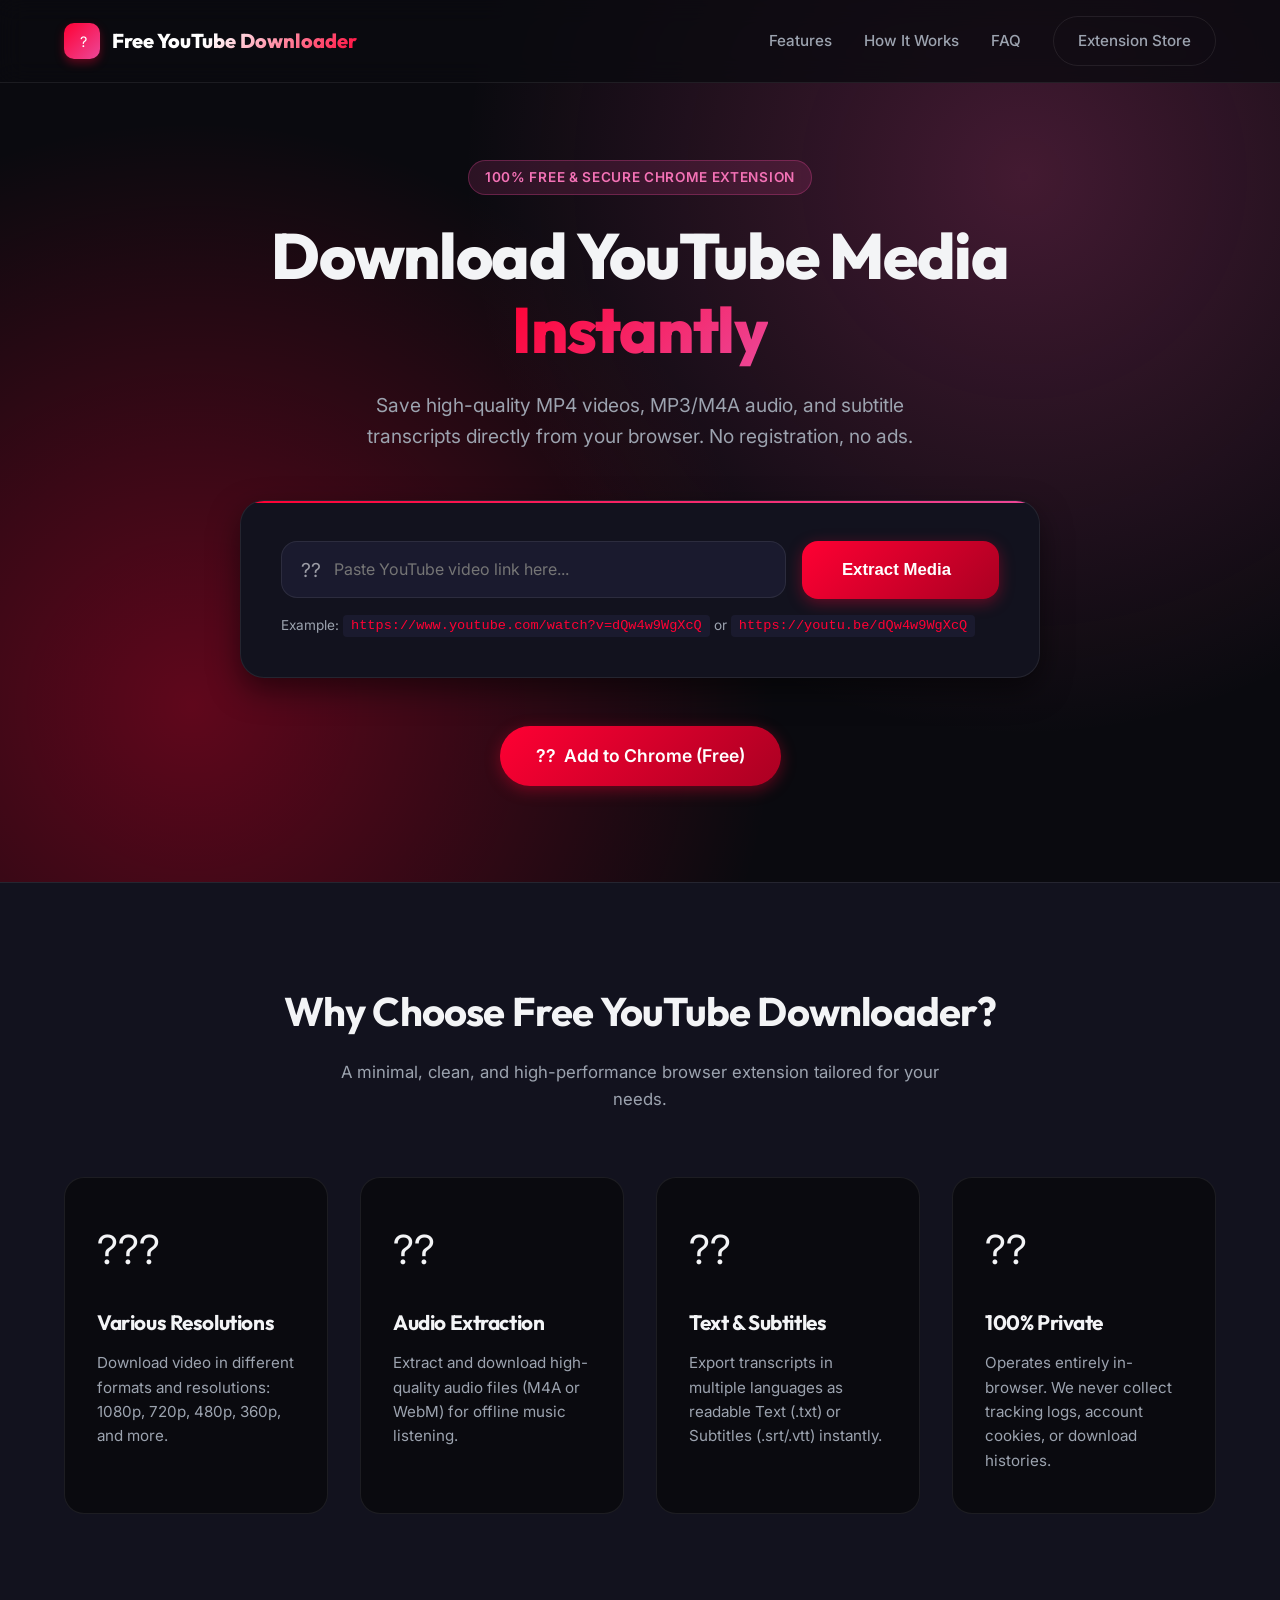
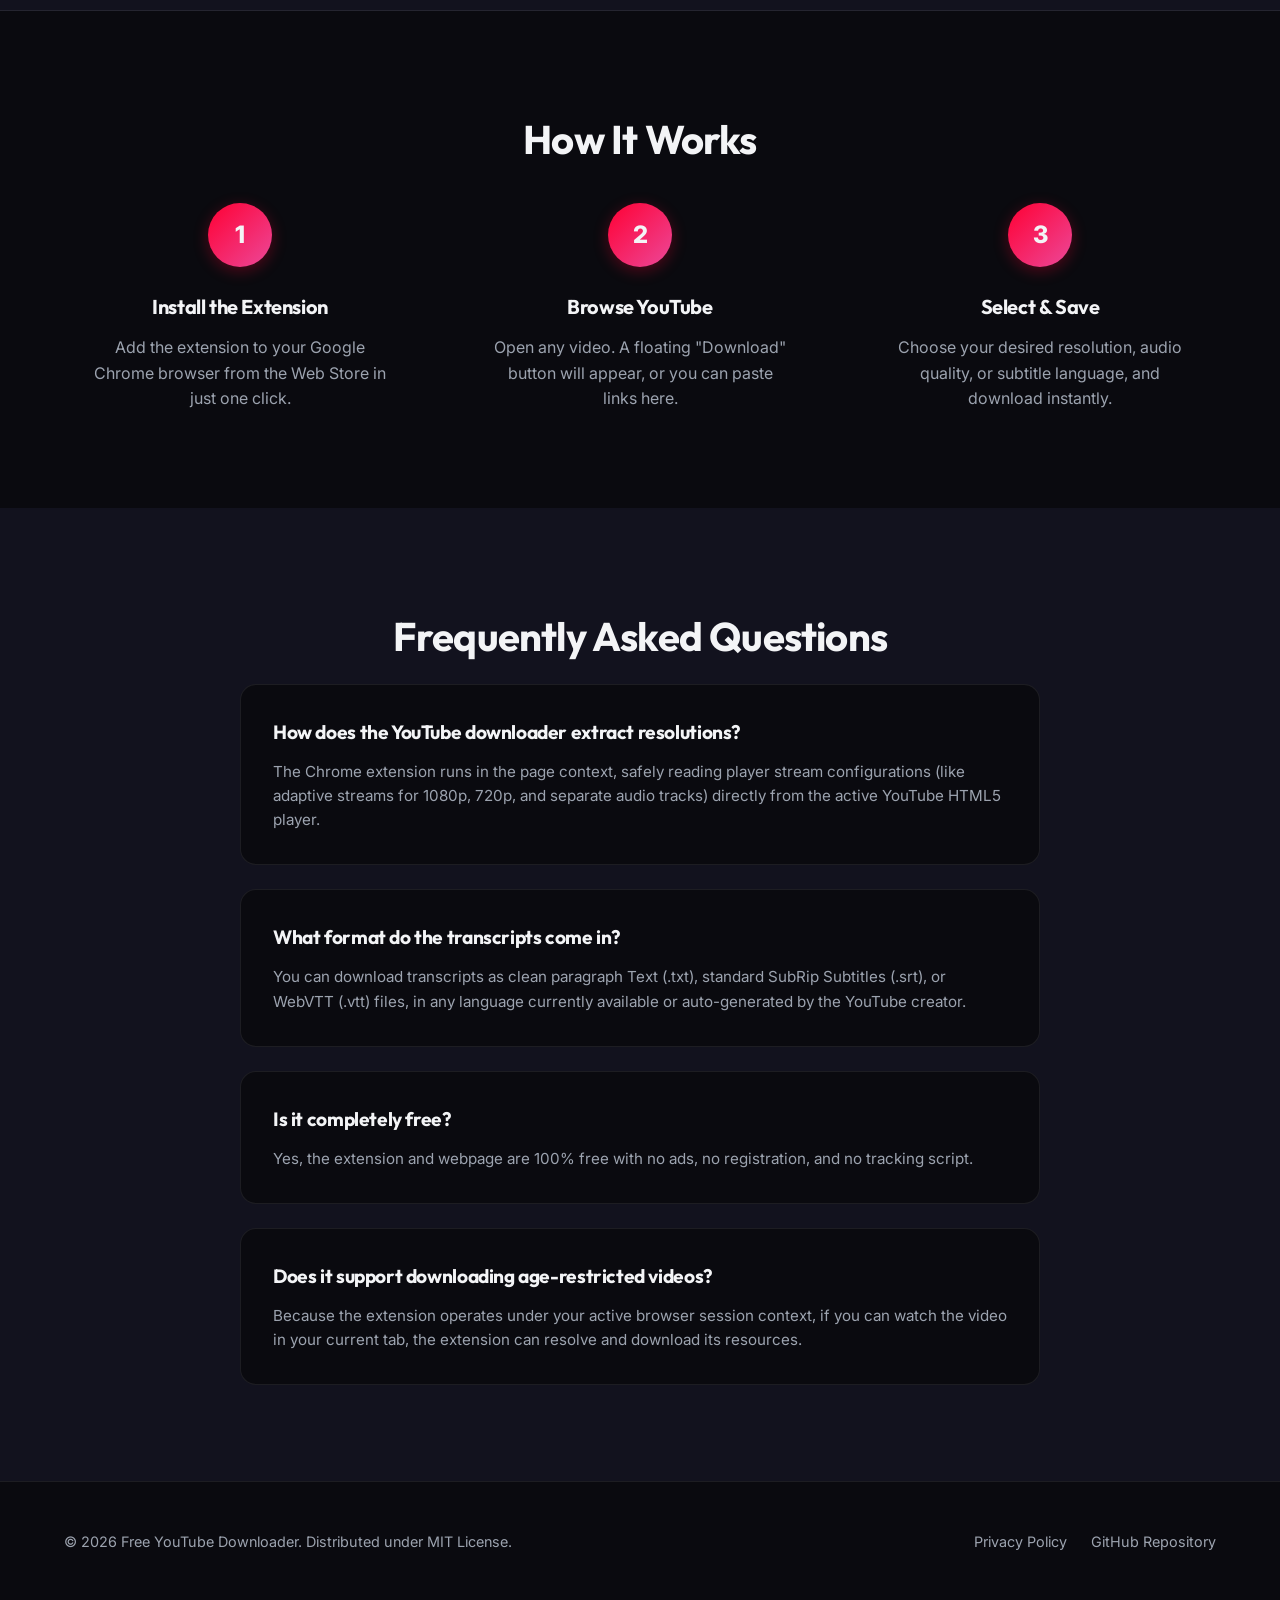
==== youtubedownload/index.html @ facf02ba "Initial commit of YouTube Downloader webpage and extension" ====
<!DOCTYPE html>
<html lang="en">
<head>
  <meta charset="UTF-8">
  <meta name="viewport" content="width=device-width, initial-scale=1.0">
  <title>Free YouTube Video Downloader - Download Video, Audio & Transcripts</title>
  <meta name="description" content="Free helper for downloading YouTube videos, audio tracks, and subtitle transcripts. Extract various resolutions and formats directly.">
  <link rel="stylesheet" href="style.css">
  <!-- Google Fonts -->
  <link rel="preconnect" href="https://fonts.googleapis.com">
  <link rel="preconnect" href="https://fonts.gstatic.com" crossorigin>
  <link href="https://fonts.googleapis.com/css2?family=Inter:wght@300;400;500;600;700&family=Outfit:wght@400;600;700;800&display=swap" rel="stylesheet">
</head>
<body>
  <!-- Header -->
  <header class="header">
    <div class="container header-container">
      <div class="logo">
        <div class="logo-icon-wrapper">
          <span class="logo-play-icon">?</span>
        </div>
        <span class="logo-text">Free YouTube Downloader</span>
      </div>
      <nav class="nav">
        <a href="#features">Features</a>
        <a href="#how-it-works">How It Works</a>
        <a href="#faq">FAQ</a>
        <a href="https://chrome.google.com/webstore" target="_blank" class="btn btn-secondary nav-btn">Extension Store</a>
      </nav>
    </div>
  </header>

  <!-- Hero Section -->
  <section class="hero">
    <div class="container hero-container">
      <div class="hero-content">
        <span class="badge">100% Free & Secure Chrome Extension</span>
        <h1 class="hero-title">Download YouTube Media <span class="gradient-text">Instantly</span></h1>
        <p class="hero-subtitle">Save high-quality MP4 videos, MP3/M4A audio, and subtitle transcripts directly from your browser. No registration, no ads.</p>
        
        <!-- Downloader Input Box -->
        <div class="downloader-card">
          <form id="download-form" class="downloader-form">
            <div class="input-wrapper">
              <span class="input-icon">??</span>
              <input type="url" id="tweet-url" placeholder="Paste YouTube video link here..." required>
            </div>
            <button type="submit" class="btn btn-primary btn-download">
              <span class="btn-text">Extract Media</span>
              <span class="loader"></span>
            </button>
          </form>
          <p class="downloader-tip">Example: <code>https://www.youtube.com/watch?v=dQw4w9WgXcQ</code> or <code>https://youtu.be/dQw4w9WgXcQ</code></p>
        </div>

        <div class="hero-actions">
          <a href="https://chrome.google.com/webstore" target="_blank" class="btn btn-primary btn-large">
            <span class="chrome-icon">??</span> Add to Chrome (Free)
          </a>
        </div>
      </div>
    </div>
  </section>

  <!-- Features Section -->
  <section id="features" class="features">
    <div class="container">
      <h2 class="section-title">Why Choose Free YouTube Downloader?</h2>
      <p class="section-subtitle">A minimal, clean, and high-performance browser extension tailored for your needs.</p>
      
      <div class="features-grid">
        <div class="feature-card">
          <div class="feature-icon">???</div>
          <h3>Various Resolutions</h3>
          <p>Download video in different formats and resolutions: 1080p, 720p, 480p, 360p, and more.</p>
        </div>
        <div class="feature-card">
          <div class="feature-icon">??</div>
          <h3>Audio Extraction</h3>
          <p>Extract and download high-quality audio files (M4A or WebM) for offline music listening.</p>
        </div>
        <div class="feature-card">
          <div class="feature-icon">??</div>
          <h3>Text & Subtitles</h3>
          <p>Export transcripts in multiple languages as readable Text (.txt) or Subtitles (.srt/.vtt) instantly.</p>
        </div>
        <div class="feature-card">
          <div class="feature-icon">??</div>
          <h3>100% Private</h3>
          <p>Operates entirely in-browser. We never collect tracking logs, account cookies, or download histories.</p>
        </div>
      </div>
    </div>
  </section>

  <!-- How It Works Section -->
  <section id="how-it-works" class="how-it-works">
    <div class="container">
      <h2 class="section-title">How It Works</h2>
      <div class="steps-container">
        <div class="step-card">
          <div class="step-num">1</div>
          <h3>Install the Extension</h3>
          <p>Add the extension to your Google Chrome browser from the Web Store in just one click.</p>
        </div>
        <div class="step-card">
          <div class="step-num">2</div>
          <h3>Browse YouTube</h3>
          <p>Open any video. A floating "Download" button will appear, or you can paste links here.</p>
        </div>
        <div class="step-card">
          <div class="step-num">3</div>
          <h3>Select & Save</h3>
          <p>Choose your desired resolution, audio quality, or subtitle language, and download instantly.</p>
        </div>
      </div>
    </div>
  </section>

  <!-- FAQ Section -->
  <section id="faq" class="faq">
    <div class="container">
      <h2 class="section-title">Frequently Asked Questions</h2>
      <div class="faq-list">
        <div class="faq-item">
          <h3 class="faq-question">How does the YouTube downloader extract resolutions?</h3>
          <div class="faq-answer">
            <p>The Chrome extension runs in the page context, safely reading player stream configurations (like adaptive streams for 1080p, 720p, and separate audio tracks) directly from the active YouTube HTML5 player.</p>
          </div>
        </div>
        <div class="faq-item">
          <h3 class="faq-question">What format do the transcripts come in?</h3>
          <div class="faq-answer">
            <p>You can download transcripts as clean paragraph Text (.txt), standard SubRip Subtitles (.srt), or WebVTT (.vtt) files, in any language currently available or auto-generated by the YouTube creator.</p>
          </div>
        </div>
        <div class="faq-item">
          <h3 class="faq-question">Is it completely free?</h3>
          <div class="faq-answer">
            <p>Yes, the extension and webpage are 100% free with no ads, no registration, and no tracking script.</p>
          </div>
        </div>
        <div class="faq-item">
          <h3 class="faq-question">Does it support downloading age-restricted videos?</h3>
          <div class="faq-answer">
            <p>Because the extension operates under your active browser session context, if you can watch the video in your current tab, the extension can resolve and download its resources.</p>
          </div>
        </div>
      </div>
    </div>
  </section>

  <!-- Footer -->
  <footer class="footer">
    <div class="container footer-container">
      <p>&copy; 2026 Free YouTube Downloader. Distributed under MIT License.</p>
      <div class="footer-links">
        <a href="#">Privacy Policy</a>
        <a href="https://github.com">GitHub Repository</a>
      </div>
    </div>
  </footer>

  <script src="script.js"></script>
</body>
</html>
---- youtubedownload/style.css ----
/* CSS Reset & Variables */
:root {
  --bg-primary: #0a0a0f;
  --bg-secondary: #12121e;
  --bg-tertiary: #1a1a2e;
  --text-primary: #f3f4f6;
  --text-secondary: #9ca3af;
  --primary: #ff0033;
  --primary-hover: #cc0029;
  --primary-glow: rgba(255, 0, 51, 0.35);
  --accent: #ec4899;
  --accent-glow: rgba(236, 72, 153, 0.25);
  --card-border: rgba(255, 255, 255, 0.08);
  --card-shadow: 0 12px 30px rgba(0, 0, 0, 0.5);
  --transition: all 0.3s cubic-bezier(0.4, 0, 0.2, 1);
  --font-main: 'Inter', sans-serif;
  --font-heading: 'Outfit', sans-serif;
}

* {
  margin: 0;
  padding: 0;
  box-sizing: border-box;
  scroll-behavior: smooth;
}

body {
  background-color: var(--bg-primary);
  color: var(--text-primary);
  font-family: var(--font-main);
  line-height: 1.6;
  overflow-x: hidden;
}

.container {
  width: 90%;
  max-width: 1200px;
  margin: 0 auto;
}

/* Typography */
h1, h2, h3 {
  font-family: var(--font-heading);
  font-weight: 700;
  letter-spacing: -0.02em;
}

/* Header */
.header {
  background-color: rgba(10, 10, 15, 0.8);
  backdrop-filter: blur(12px);
  -webkit-backdrop-filter: blur(12px);
  border-bottom: 1px solid var(--card-border);
  position: fixed;
  top: 0;
  left: 0;
  width: 100%;
  z-index: 1000;
  padding: 1rem 0;
}

.header-container {
  display: flex;
  justify-content: space-between;
  align-items: center;
}

.logo {
  display: flex;
  align-items: center;
  gap: 0.75rem;
  cursor: pointer;
}

.logo-icon-wrapper {
  background: linear-gradient(135deg, var(--primary) 0%, var(--accent) 100%);
  width: 36px;
  height: 36px;
  border-radius: 10px;
  display: flex;
  align-items: center;
  justify-content: center;
  box-shadow: 0 4px 10px var(--primary-glow);
  transition: transform 0.5s ease;
}

.logo:hover .logo-icon-wrapper {
  transform: scale(1.1) rotate(10deg);
}

.logo-play-icon {
  color: #fff;
  font-size: 0.9rem;
  margin-left: 2px;
}

.logo-text {
  font-family: var(--font-heading);
  font-weight: 800;
  font-size: 1.25rem;
  background: linear-gradient(135deg, #fff 40%, var(--primary) 100%);
  -webkit-background-clip: text;
  -webkit-text-fill-color: transparent;
}

.nav {
  display: flex;
  align-items: center;
  gap: 2rem;
}

.nav a {
  color: var(--text-secondary);
  text-decoration: none;
  font-weight: 500;
  font-size: 0.95rem;
  transition: var(--transition);
}

.nav a:hover {
  color: var(--primary);
}

/* Buttons */
.btn {
  display: inline-flex;
  align-items: center;
  justify-content: center;
  gap: 0.5rem;
  padding: 0.75rem 1.5rem;
  border-radius: 9999px;
  font-weight: 600;
  font-size: 0.95rem;
  text-decoration: none;
  cursor: pointer;
  border: none;
  transition: var(--transition);
}

.btn-primary {
  background: linear-gradient(135deg, var(--primary) 0%, #aa0022 100%);
  color: #fff;
  box-shadow: 0 4px 15px var(--primary-glow);
}

.btn-primary:hover {
  transform: translateY(-2px);
  box-shadow: 0 6px 20px rgba(255, 0, 51, 0.5);
  background: linear-gradient(135deg, var(--primary-hover) 0%, #880018 100%);
}

.btn-secondary {
  background-color: transparent;
  color: var(--text-primary);
  border: 1px solid var(--card-border);
}

.btn-secondary:hover {
  border-color: var(--primary);
  background-color: rgba(255, 0, 51, 0.05);
}

.btn-large {
  padding: 1rem 2.25rem;
  font-size: 1.1rem;
}

/* Hero Section */
.hero {
  padding: 10rem 0 6rem 0;
  background: radial-gradient(circle at 80% 20%, var(--accent-glow) 0%, transparent 45%),
              radial-gradient(circle at 15% 80%, var(--primary-glow) 0%, transparent 45%);
}

.hero-container {
  display: flex;
  justify-content: center;
  align-items: center;
  text-align: center;
}

.hero-content {
  max-width: 800px;
}

.badge {
  display: inline-block;
  background-color: rgba(236, 72, 153, 0.15);
  color: #f472b6;
  border: 1px solid rgba(236, 72, 153, 0.3);
  padding: 0.35rem 1rem;
  border-radius: 9999px;
  font-size: 0.85rem;
  font-weight: 600;
  margin-bottom: 1.5rem;
  text-transform: uppercase;
  letter-spacing: 0.05em;
  animation: pulse 2s infinite;
}

@keyframes pulse {
  0% { box-shadow: 0 0 0 0 rgba(236, 72, 153, 0.4); }
  70% { box-shadow: 0 0 0 10px rgba(236, 72, 153, 0); }
  100% { box-shadow: 0 0 0 0 rgba(236, 72, 153, 0); }
}

.hero-title {
  font-size: 4rem;
  line-height: 1.15;
  margin-bottom: 1.5rem;
  font-weight: 800;
}

@media (max-width: 768px) {
  .hero-title {
    font-size: 2.75rem;
  }
}

.gradient-text {
  background: linear-gradient(135deg, var(--primary) 0%, var(--accent) 100%);
  -webkit-background-clip: text;
  -webkit-text-fill-color: transparent;
}

.hero-subtitle {
  color: var(--text-secondary);
  font-size: 1.2rem;
  margin-bottom: 3rem;
  max-width: 600px;
  margin-left: auto;
  margin-right: auto;
}

/* Downloader Card */
.downloader-card {
  background-color: var(--bg-secondary);
  border: 1px solid var(--card-border);
  box-shadow: var(--card-shadow);
  border-radius: 24px;
  padding: 2.5rem;
  margin-bottom: 3rem;
  position: relative;
  overflow: hidden;
  backdrop-filter: blur(10px);
}

.downloader-card::before {
  content: '';
  position: absolute;
  top: 0;
  left: 0;
  width: 100%;
  height: 2px;
  background: linear-gradient(90deg, var(--primary) 0%, var(--accent) 100%);
}

.downloader-form {
  display: flex;
  gap: 1rem;
  margin-bottom: 1rem;
}

@media (max-width: 640px) {
  .downloader-form {
    flex-direction: column;
  }
}

.input-wrapper {
  position: relative;
  flex-grow: 1;
}

.input-icon {
  position: absolute;
  left: 1.25rem;
  top: 50%;
  transform: translateY(-50%);
  font-size: 1.2rem;
  opacity: 0.6;
}

#tweet-url {
  width: 100%;
  padding: 1.1rem 1.25rem 1.1rem 3.25rem;
  border-radius: 16px;
  background-color: var(--bg-tertiary);
  border: 1px solid var(--card-border);
  color: var(--text-primary);
  font-family: var(--font-main);
  font-size: 1rem;
  transition: var(--transition);
}

#tweet-url:focus {
  outline: none;
  border-color: var(--primary);
  box-shadow: 0 0 0 4px var(--primary-glow);
  background-color: rgba(18, 18, 30, 0.6);
}

.btn-download {
  padding: 0 2.5rem;
  border-radius: 16px;
  font-size: 1.05rem;
  height: 58px;
}

.downloader-tip {
  font-size: 0.85rem;
  color: var(--text-secondary);
  text-align: left;
}

.downloader-tip code {
  background-color: var(--bg-tertiary);
  padding: 0.2rem 0.5rem;
  border-radius: 4px;
  color: var(--primary);
}

/* Features Section */
.features {
  background-color: var(--bg-secondary);
  padding: 6rem 0;
  border-top: 1px solid var(--card-border);
  border-bottom: 1px solid var(--card-border);
}

.section-title {
  text-align: center;
  font-size: 2.5rem;
  margin-bottom: 1rem;
}

.section-subtitle {
  text-align: center;
  color: var(--text-secondary);
  max-width: 600px;
  margin: 0 auto 4rem auto;
  font-size: 1.05rem;
}

.features-grid {
  display: grid;
  grid-template-columns: repeat(auto-fit, minmax(260px, 1fr));
  gap: 2rem;
}

.feature-card {
  background-color: var(--bg-primary);
  border: 1px solid var(--card-border);
  padding: 2.5rem 2rem;
  border-radius: 20px;
  transition: var(--transition);
}

.feature-card:hover {
  transform: translateY(-5px);
  border-color: var(--primary);
  box-shadow: 0 10px 25px rgba(255, 0, 51, 0.1);
}

.feature-icon {
  font-size: 2.5rem;
  margin-bottom: 1.5rem;
}

.feature-card h3 {
  font-size: 1.3rem;
  margin-bottom: 0.75rem;
}

.feature-card p {
  color: var(--text-secondary);
  font-size: 0.95rem;
}

/* How It Works Section */
.how-it-works {
  padding: 6rem 0;
}

.steps-container {
  display: grid;
  grid-template-columns: repeat(auto-fit, minmax(280px, 1fr));
  gap: 3rem;
  position: relative;
  margin-top: 2rem;
}

.step-card {
  text-align: center;
  position: relative;
}

.step-num {
  width: 64px;
  height: 64px;
  border-radius: 50%;
  background: linear-gradient(135deg, var(--primary) 0%, var(--accent) 100%);
  display: flex;
  align-items: center;
  justify-content: center;
  font-weight: 800;
  font-size: 1.5rem;
  margin: 0 auto 1.5rem auto;
  box-shadow: 0 4px 15px rgba(255, 0, 51, 0.3);
}

.step-card h3 {
  font-size: 1.25rem;
  margin-bottom: 0.75rem;
}

.step-card p {
  color: var(--text-secondary);
  max-width: 300px;
  margin: 0 auto;
}

/* FAQ Section */
.faq {
  background-color: var(--bg-secondary);
  padding: 6rem 0;
}

.faq-list {
  max-width: 800px;
  margin: 0 auto;
  display: flex;
  flex-direction: column;
  gap: 1.5rem;
}

.faq-item {
  background-color: var(--bg-primary);
  border: 1px solid var(--card-border);
  border-radius: 16px;
  padding: 2rem;
}

.faq-question {
  font-size: 1.2rem;
  margin-bottom: 0.75rem;
  color: var(--text-primary);
}

.faq-answer p {
  color: var(--text-secondary);
  font-size: 0.95rem;
}

/* Footer */
.footer {
  padding: 3rem 0;
  border-top: 1px solid var(--card-border);
  font-size: 0.9rem;
  color: var(--text-secondary);
}

.footer-container {
  display: flex;
  justify-content: space-between;
  align-items: center;
}

@media (max-width: 640px) {
  .footer-container {
    flex-direction: column;
    gap: 1.5rem;
    text-align: center;
  }
}

.footer-links {
  display: flex;
  gap: 1.5rem;
}

.footer-links a {
  color: var(--text-secondary);
  text-decoration: none;
  transition: var(--transition);
}

.footer-links a:hover {
  color: var(--primary);
}

/* Loader Animation */
.downloader-form.loading .btn-text {
  display: none;
}

.downloader-form.loading .loader {
  display: inline-block;
  width: 24px;
  height: 24px;
  border: 3px solid rgba(255, 255, 255, 0.3);
  border-radius: 50%;
  border-top-color: #fff;
  animation: spin 1s ease-in-out infinite;
}

@keyframes spin {
  to { transform: rotate(360deg); }
}
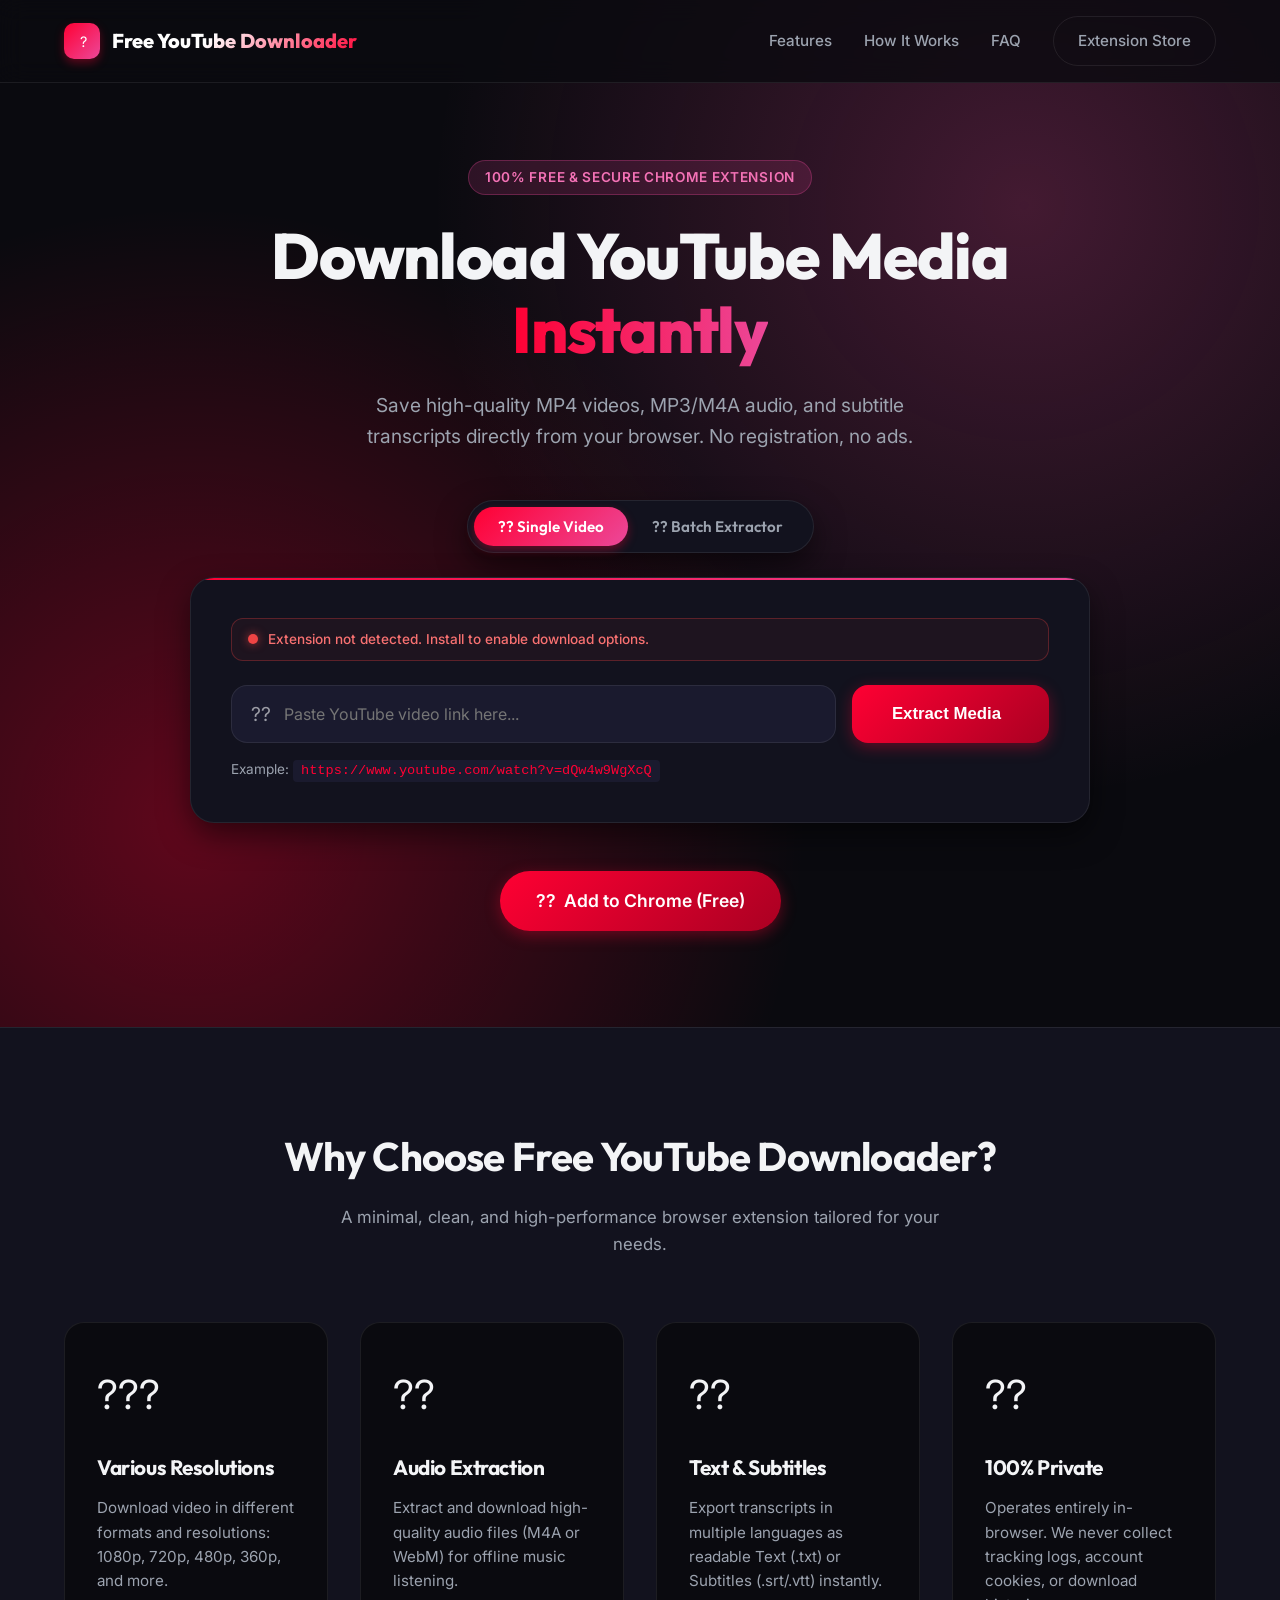
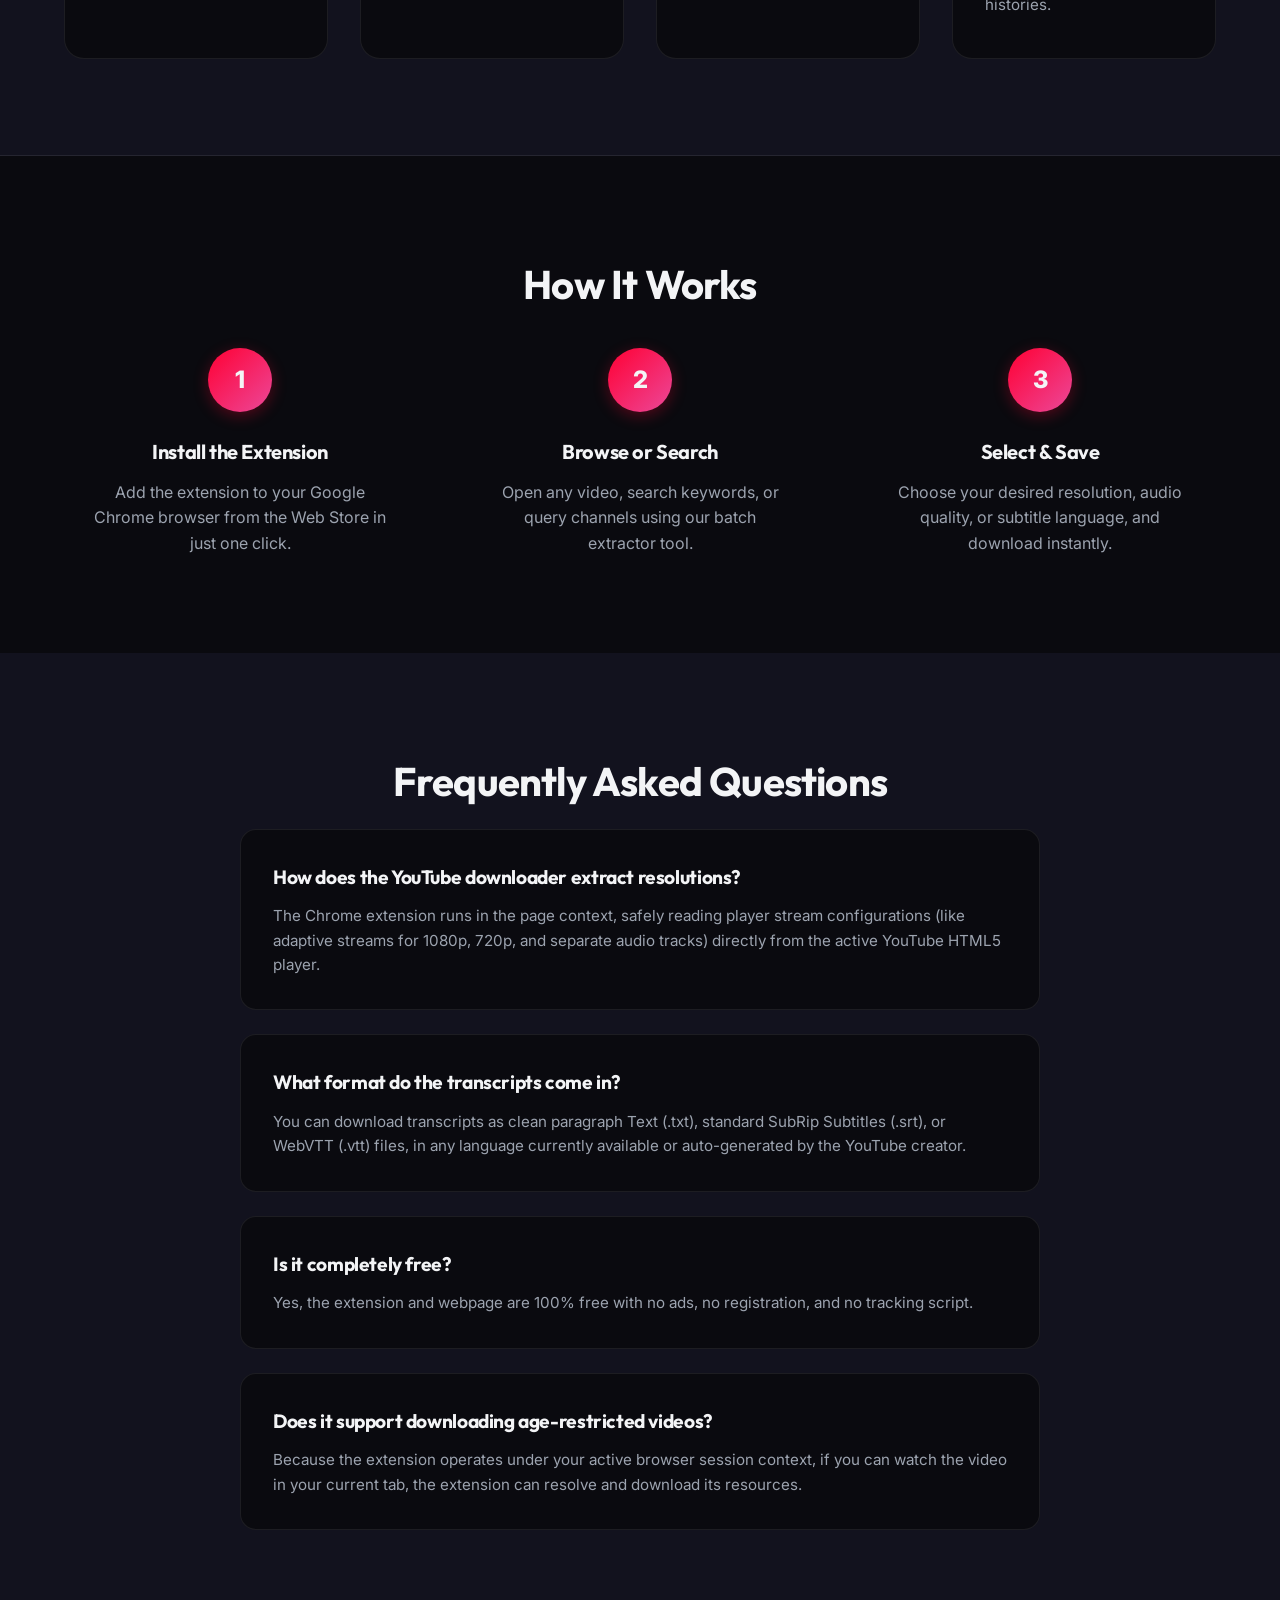
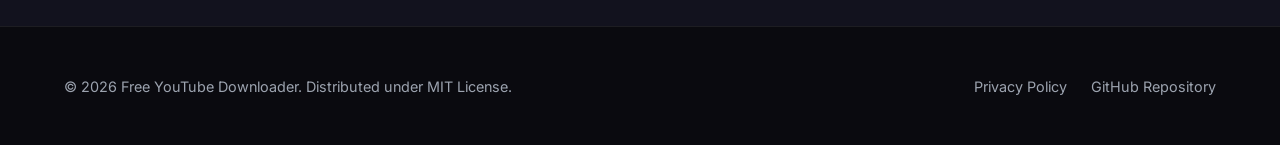
==== commit e679226a: "Update extension with player bar button and batch extractor webpage bridge" ====
--- a/youtubedownload/index.html
+++ b/youtubedownload/index.html
@@ -4,7 +4,7 @@
   <meta charset="UTF-8">
   <meta name="viewport" content="width=device-width, initial-scale=1.0">
   <title>Free YouTube Video Downloader - Download Video, Audio & Transcripts</title>
-  <meta name="description" content="Free helper for downloading YouTube videos, audio tracks, and subtitle transcripts. Extract various resolutions and formats directly.">
+  <meta name="description" content="Free helper for downloading YouTube videos, audio tracks, and subtitle transcripts. Extract various resolutions and formats directly or list channel videos and search results.">
   <link rel="stylesheet" href="style.css">
   <!-- Google Fonts -->
   <link rel="preconnect" href="https://fonts.googleapis.com">
@@ -38,19 +38,61 @@
         <h1 class="hero-title">Download YouTube Media <span class="gradient-text">Instantly</span></h1>
         <p class="hero-subtitle">Save high-quality MP4 videos, MP3/M4A audio, and subtitle transcripts directly from your browser. No registration, no ads.</p>
         
-        <!-- Downloader Input Box -->
+        <!-- Tab Navigation -->
+        <div class="downloader-tabs">
+          <button class="tab-trigger active" data-target="single-mode">?? Single Video</button>
+          <button class="tab-trigger" data-target="batch-mode">?? Batch Extractor</button>
+        </div>
+
+        <!-- Downloader Card -->
         <div class="downloader-card">
-          <form id="download-form" class="downloader-form">
-            <div class="input-wrapper">
-              <span class="input-icon">??</span>
-              <input type="url" id="tweet-url" placeholder="Paste YouTube video link here..." required>
-            </div>
-            <button type="submit" class="btn btn-primary btn-download">
-              <span class="btn-text">Extract Media</span>
-              <span class="loader"></span>
-            </button>
-          </form>
-          <p class="downloader-tip">Example: <code>https://www.youtube.com/watch?v=dQw4w9WgXcQ</code> or <code>https://youtu.be/dQw4w9WgXcQ</code></p>
+          <!-- Extension Connection Status -->
+          <div id="connection-status" class="status-indicator inactive">
+            <span class="status-dot"></span>
+            <span class="status-text">Extension not detected. Install to enable download options.</span>
+          </div>
+
+          <!-- Single Video Form -->
+          <div id="single-mode" class="tab-pane active">
+            <form id="download-form" class="downloader-form">
+              <div class="input-wrapper">
+                <span class="input-icon">??</span>
+                <input type="url" id="tweet-url" placeholder="Paste YouTube video link here..." required>
+              </div>
+              <button type="submit" class="btn btn-primary btn-download">
+                <span class="btn-text">Extract Media</span>
+                <span class="loader"></span>
+              </button>
+            </form>
+            <p class="downloader-tip">Example: <code>https://www.youtube.com/watch?v=dQw4w9WgXcQ</code></p>
+          </div>
+
+          <!-- Batch Extractor Form -->
+          <div id="batch-mode" class="tab-pane">
+            <form id="batch-form" class="downloader-form">
+              <div class="input-wrapper select-inside">
+                <span class="input-icon">??</span>
+                <input type="text" id="batch-query" placeholder="Type search keywords or channel name..." required>
+                <select id="batch-type" class="batch-select">
+                  <option value="search">Search Keywords</option>
+                  <option value="channel">Channel Name/ID</option>
+                </select>
+              </div>
+              <button type="submit" class="btn btn-primary btn-download" id="btn-batch-submit">
+                <span class="btn-text">Extract Videos</span>
+                <span class="loader"></span>
+              </button>
+            </form>
+            <p class="downloader-tip">For Channels, use username (e.g., <code>@google</code>) or Channel ID (e.g., <code>UC0...</code>).</p>
+          </div>
+        </div>
+
+        <!-- Batch Results Grid -->
+        <div id="batch-results-container" class="batch-results-container hide">
+          <h2 class="section-title text-left">Extracted Videos (<span id="results-count">0</span>)</h2>
+          <div id="batch-results" class="batch-results-grid">
+            <!-- Video Cards injected here dynamically -->
+          </div>
         </div>
 
         <div class="hero-actions">
@@ -105,8 +147,8 @@
         </div>
         <div class="step-card">
           <div class="step-num">2</div>
-          <h3>Browse YouTube</h3>
-          <p>Open any video. A floating "Download" button will appear, or you can paste links here.</p>
+          <h3>Browse or Search</h3>
+          <p>Open any video, search keywords, or query channels using our batch extractor tool.</p>
         </div>
         <div class="step-card">
           <div class="step-num">3</div>
--- a/youtubedownload/style.css
+++ b/youtubedownload/style.css
@@ -180,7 +180,8 @@
 }
 
 .hero-content {
-  max-width: 800px;
+  max-width: 900px;
+  width: 100%;
 }
 
 .badge {
@@ -218,7 +219,7 @@
 }
 
 .gradient-text {
-  background: linear-gradient(135deg, var(--primary) 0%, var(--accent) 100%);
+  background: linear-gradient(90deg, var(--primary) 0%, var(--accent) 100%);
   -webkit-background-clip: text;
   -webkit-text-fill-color: transparent;
 }
@@ -230,6 +231,40 @@
   max-width: 600px;
   margin-left: auto;
   margin-right: auto;
+}
+
+/* Downloader Tabs Navigation */
+.downloader-tabs {
+  display: inline-flex;
+  background-color: var(--bg-secondary);
+  border: 1px solid var(--card-border);
+  border-radius: 50px;
+  padding: 6px;
+  margin-bottom: 1.5rem;
+  box-shadow: var(--card-shadow);
+}
+
+.tab-trigger {
+  background: none;
+  border: none;
+  padding: 10px 24px;
+  border-radius: 50px;
+  font-family: var(--font-heading);
+  font-weight: 600;
+  font-size: 0.95rem;
+  color: var(--text-secondary);
+  cursor: pointer;
+  transition: var(--transition);
+}
+
+.tab-trigger:hover {
+  color: #fff;
+}
+
+.tab-trigger.active {
+  background: linear-gradient(135deg, var(--primary) 0%, var(--accent) 100%);
+  color: #fff;
+  box-shadow: 0 4px 10px var(--primary-glow);
 }
 
 /* Downloader Card */
@@ -243,6 +278,7 @@
   position: relative;
   overflow: hidden;
   backdrop-filter: blur(10px);
+  text-align: left;
 }
 
 .downloader-card::before {
@@ -255,6 +291,75 @@
   background: linear-gradient(90deg, var(--primary) 0%, var(--accent) 100%);
 }
 
+.tab-pane {
+  display: none;
+}
+
+.tab-pane.active {
+  display: block;
+  animation: fadeIn 0.4s ease;
+}
+
+/* Connection Status Indicator */
+.status-indicator {
+  display: flex;
+  align-items: center;
+  gap: 10px;
+  background-color: var(--bg-tertiary);
+  border: 1px solid var(--card-border);
+  border-radius: 12px;
+  padding: 10px 16px;
+  margin-bottom: 1.5rem;
+  transition: var(--transition);
+}
+
+.status-indicator.active {
+  border-color: rgba(52, 211, 153, 0.3);
+  background-color: rgba(52, 211, 153, 0.05);
+}
+
+.status-indicator.inactive {
+  border-color: rgba(239, 68, 68, 0.3);
+  background-color: rgba(239, 68, 68, 0.05);
+}
+
+.status-dot {
+  width: 10px;
+  height: 10px;
+  border-radius: 50%;
+  display: inline-block;
+}
+
+.active .status-dot {
+  background-color: #10b981;
+  box-shadow: 0 0 10px rgba(16, 185, 129, 0.7);
+  animation: pulseGreen 1.5s infinite;
+}
+
+.inactive .status-dot {
+  background-color: #ef4444;
+  box-shadow: 0 0 10px rgba(239, 68, 68, 0.7);
+}
+
+.status-text {
+  font-size: 0.85rem;
+  font-weight: 500;
+}
+
+.active .status-text {
+  color: #34d399;
+}
+
+.inactive .status-text {
+  color: #f87171;
+}
+
+@keyframes pulseGreen {
+  0% { box-shadow: 0 0 0 0 rgba(16, 185, 129, 0.4); }
+  70% { box-shadow: 0 0 0 8px rgba(16, 185, 129, 0); }
+  100% { box-shadow: 0 0 0 0 rgba(16, 185, 129, 0); }
+}
+
 .downloader-form {
   display: flex;
   gap: 1rem;
@@ -270,6 +375,45 @@
 .input-wrapper {
   position: relative;
   flex-grow: 1;
+}
+
+.input-wrapper.select-inside {
+  display: flex;
+  align-items: center;
+  background-color: var(--bg-tertiary);
+  border: 1px solid var(--card-border);
+  border-radius: 16px;
+  overflow: hidden;
+  transition: var(--transition);
+}
+
+.input-wrapper.select-inside:focus-within {
+  border-color: var(--primary);
+  box-shadow: 0 0 0 4px var(--primary-glow);
+}
+
+.input-wrapper.select-inside input {
+  border: none !important;
+  background: transparent !important;
+  box-shadow: none !important;
+}
+
+.batch-select {
+  background-color: var(--bg-secondary);
+  border: none;
+  border-left: 1px solid var(--card-border);
+  color: var(--text-primary);
+  font-family: var(--font-heading);
+  font-weight: 600;
+  padding: 0 1.25rem;
+  height: 56px;
+  outline: none;
+  cursor: pointer;
+  transition: var(--transition);
+}
+
+.batch-select:hover {
+  background-color: var(--bg-tertiary);
 }
 
 .input-icon {
@@ -279,6 +423,7 @@
   transform: translateY(-50%);
   font-size: 1.2rem;
   opacity: 0.6;
+  z-index: 5;
 }
 
 #tweet-url {
@@ -300,6 +445,15 @@
   background-color: rgba(18, 18, 30, 0.6);
 }
 
+#batch-query {
+  width: 100%;
+  padding: 1.1rem 1.25rem 1.1rem 3.25rem;
+  color: var(--text-primary);
+  font-family: var(--font-main);
+  font-size: 1rem;
+  outline: none;
+}
+
 .btn-download {
   padding: 0 2.5rem;
   border-radius: 16px;
@@ -318,6 +472,150 @@
   padding: 0.2rem 0.5rem;
   border-radius: 4px;
   color: var(--primary);
+}
+
+/* Batch Results Container & Grid */
+.batch-results-container {
+  margin-top: 2rem;
+  margin-bottom: 4rem;
+  width: 100%;
+  text-align: left;
+}
+
+.batch-results-container.hide {
+  display: none;
+}
+
+.batch-results-container h2 {
+  font-size: 1.75rem;
+  margin-bottom: 1.5rem;
+}
+
+.batch-results-grid {
+  display: grid;
+  grid-template-columns: repeat(auto-fill, minmax(260px, 1fr));
+  gap: 1.5rem;
+}
+
+/* Video Card Styling */
+.video-card {
+  background-color: var(--bg-secondary);
+  border: 1px solid var(--card-border);
+  border-radius: 16px;
+  overflow: hidden;
+  display: flex;
+  flex-direction: column;
+  box-shadow: var(--card-shadow);
+  transition: var(--transition);
+}
+
+.video-card:hover {
+  transform: translateY(-5px);
+  border-color: var(--primary);
+  box-shadow: 0 8px 20px var(--primary-glow);
+}
+
+.video-card-thumb-wrapper {
+  position: relative;
+  width: 100%;
+  aspect-ratio: 16 / 9;
+  overflow: hidden;
+  background-color: #000;
+}
+
+.video-card-thumb {
+  width: 100%;
+  height: 100%;
+  object-fit: cover;
+  transition: transform 0.5s ease;
+}
+
+.video-card:hover .video-card-thumb {
+  transform: scale(1.05);
+}
+
+.video-card-duration {
+  position: absolute;
+  bottom: 8px;
+  right: 8px;
+  background-color: rgba(0, 0, 0, 0.8);
+  color: #fff;
+  font-family: var(--font-main);
+  font-size: 11px;
+  font-weight: 700;
+  padding: 2px 6px;
+  border-radius: 4px;
+}
+
+.video-card-body {
+  padding: 16px;
+  display: flex;
+  flex-direction: column;
+  flex-grow: 1;
+}
+
+.video-card-title {
+  font-size: 0.95rem;
+  line-height: 1.4;
+  margin-bottom: 8px;
+  font-weight: 600;
+  color: #fff;
+  display: -webkit-box;
+  -webkit-line-clamp: 2;
+  -webkit-box-orient: vertical;
+  overflow: hidden;
+  text-overflow: ellipsis;
+  height: 2.8em;
+}
+
+.video-card-meta {
+  font-size: 0.8rem;
+  color: var(--text-secondary);
+  margin-bottom: 16px;
+}
+
+.video-card-actions {
+  display: flex;
+  gap: 8px;
+  margin-top: auto;
+}
+
+.btn-card-download {
+  flex-grow: 1;
+  background: linear-gradient(135deg, var(--primary) 0%, #aa0022 100%);
+  color: #fff;
+  font-family: var(--font-heading);
+  font-weight: 700;
+  font-size: 0.8rem;
+  border: none;
+  padding: 10px;
+  border-radius: 8px;
+  cursor: pointer;
+  text-align: center;
+  text-decoration: none;
+  box-shadow: 0 4px 8px var(--primary-glow);
+  transition: var(--transition);
+}
+
+.btn-card-download:hover {
+  background: linear-gradient(135deg, var(--primary-hover) 0%, #880018 100%);
+  box-shadow: 0 4px 12px rgba(255, 0, 51, 0.4);
+  transform: translateY(-1px);
+}
+
+.btn-card-open {
+  background: transparent;
+  color: var(--text-primary);
+  border: 1px solid var(--card-border);
+  padding: 10px;
+  border-radius: 8px;
+  cursor: pointer;
+  transition: var(--transition);
+}
+
+.btn-card-open:hover {
+  border-color: var(--primary);
+  background-color: rgba(255, 0, 51, 0.05);
 }
 
 /* Features Section */
@@ -332,6 +630,11 @@
   text-align: center;
   font-size: 2.5rem;
   margin-bottom: 1rem;
+}
+
+.section-title.text-left {
+  text-align: left;
+  font-size: 1.75rem;
 }
 
 .section-subtitle {
@@ -507,3 +810,8 @@
 @keyframes spin {
   to { transform: rotate(360deg); }
 }
+
+@keyframes fadeIn {
+  from { opacity: 0; transform: translateY(5px); }
+  to { opacity: 1; transform: translateY(0); }
+}
